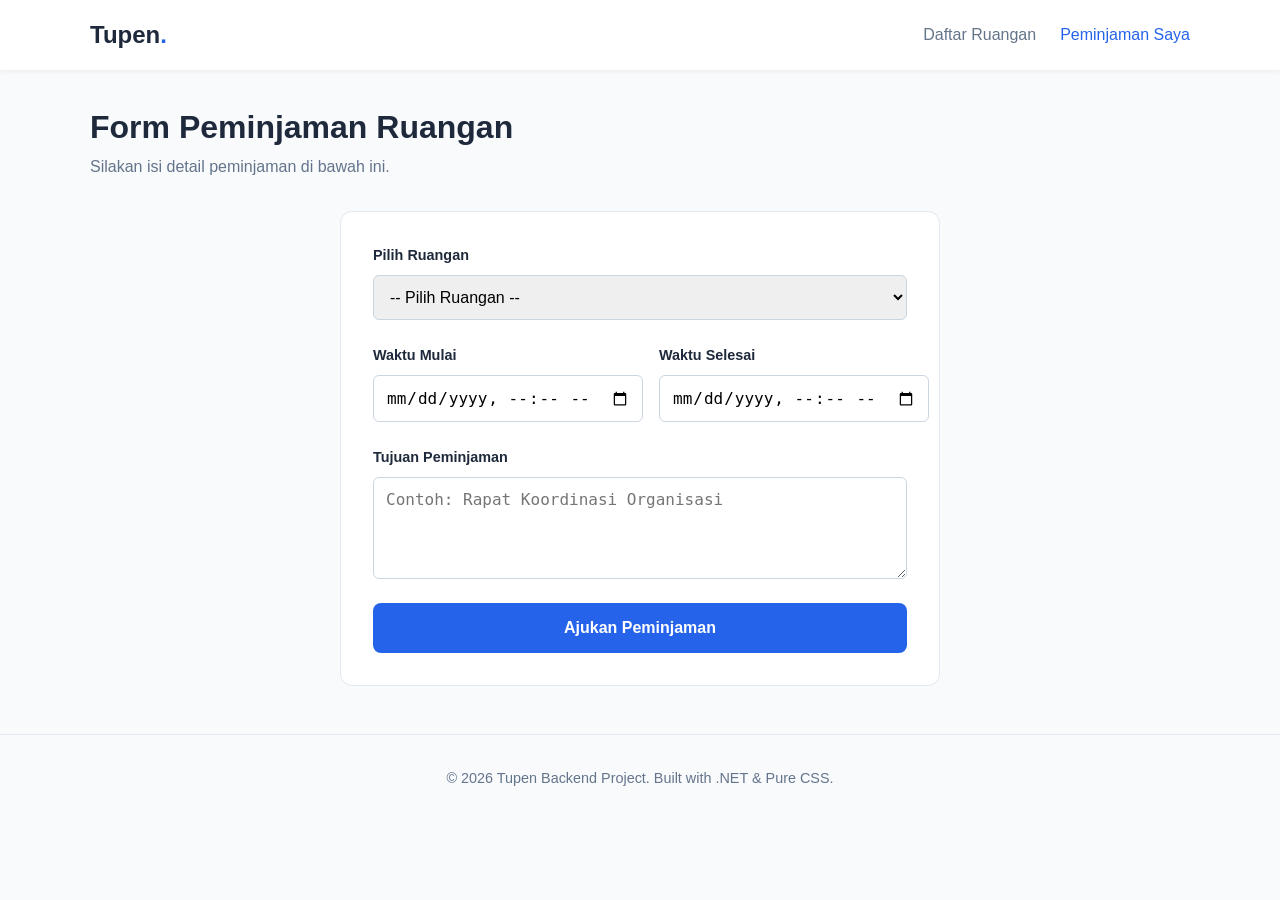
==== peminjaman.html @ 2a69c595 "feat: design booking form page with CSS styling" ====
<!DOCTYPE html>
<html lang="id">
<head>
    <meta charset="UTF-8">
    <meta name="viewport" content="width=device-width, initial-scale=1.0">
    <title>Form Peminjaman - Tupen</title>
    <link rel="stylesheet" href="style.css">
</head>
<body>
    <nav class="navbar">
        <div class="container">
            <h1 class="logo">Tupen<span>.</span></h1>
            <ul class="nav-links">
                <li><a href="index.html">Daftar Ruangan</a></li>
                <li><a href="peminjaman.html" class="active">Peminjaman Saya</a></li>
            </ul>
        </div>
    </nav>

    <main class="container">
        <section class="form-section">
            <header class="page-header">
                <h2>Form Peminjaman Ruangan</h2>
                <p>Silakan isi detail peminjaman di bawah ini.</p>
            </header>

            <form id="booking-form" class="card-form">
                <div class="form-group">
                    <label for="roomId">Pilih Ruangan</label>
                    <select id="roomId" name="roomId" required>
                        <option value="">-- Pilih Ruangan --</option>
                        </select>
                </div>

                <div class="form-row">
                    <div class="form-group">
                        <label for="startTime">Waktu Mulai</label>
                        <input type="datetime-local" id="startTime" name="startTime" required>
                    </div>
                    <div class="form-group">
                        <label for="endTime">Waktu Selesai</label>
                        <input type="datetime-local" id="endTime" name="endTime" required>
                    </div>
                </div>

                <div class="form-group">
                    <label for="purpose">Tujuan Peminjaman</label>
                    <textarea id="purpose" name="purpose" rows="4" placeholder="Contoh: Rapat Koordinasi Organisasi" required></textarea>
                </div>

                <button type="submit" class="btn-submit">Ajukan Peminjaman</button>
            </form>
        </section>
    </main>

    <footer>
        <p>&copy; 2026 Tupen Backend Project. Built with .NET & Pure CSS.</p>
    </footer>
</body>
</html>
---- style.css ----
:root {
    --primary-color: #2563eb;
    --dark-color: #1e293b;
    --light-bg: #f8fafc;
    --text-muted: #64748b;
}

* { margin: 0; padding: 0; box-sizing: border-box; }
body { font-family: 'Inter', sans-serif; background-color: var(--light-bg); color: var(--dark-color); line-height: 1.6; }

.container { width: 90%; max-width: 1100px; margin: auto; }

/* Navbar */
.navbar { background: white; padding: 1rem 0; box-shadow: 0 2px 4px rgba(0,0,0,0.05); }
.navbar .container { display: flex; justify-content: space-between; align-items: center; }
.logo { font-size: 1.5rem; font-weight: 800; color: var(--dark-color); }
.logo span { color: var(--primary-color); }
.nav-links { display: flex; list-style: none; gap: 1.5rem; }
.nav-links a { text-decoration: none; color: var(--text-muted); font-weight: 500; transition: 0.3s; }
.nav-links a.active, .nav-links a:hover { color: var(--primary-color); }

/* Main Content */
.page-header { margin: 2rem 0; }
.page-header h2 { font-size: 2rem; }
.page-header p { color: var(--text-muted); }

/* Footer */
footer { text-align: center; padding: 2rem 0; margin-top: 3rem; border-top: 1px solid #e2e8f0; color: var(--text-muted); font-size: 0.9rem; }

/* Room Grid Layout */
.room-grid {
    display: grid;
    grid-template-columns: repeat(auto-fill, minmax(300px, 1fr));
    gap: 24px;
    margin-top: 20px;
}

/* Card Styling */
.room-card {
    background: white;
    border-radius: 12px;
    overflow: hidden;
    border: 1px solid #e2e8f0;
    transition: transform 0.2s, box-shadow 0.2s;
    position: relative;
}

.room-card:hover {
    transform: translateY(-5px);
    box-shadow: 0 10px 15px -3px rgba(0, 0, 0, 0.1);
}

.room-badge {
    position: absolute;
    top: 12px;
    right: 12px;
    background: #dcfce7;
    color: #166534;
    padding: 4px 12px;
    border-radius: 20px;
    font-size: 0.75rem;
    font-weight: 600;
}

.room-info {
    padding: 24px;
}

.room-info h3 {
    font-size: 1.25rem;
    margin-bottom: 8px;
    color: var(--dark-color);
}

.room-meta {
    font-size: 0.9rem;
    color: var(--text-muted);
    margin-bottom: 16px;
}

.room-details {
    padding: 12px 0;
    border-top: 1px solid #f1f5f9;
    margin-bottom: 16px;
    font-size: 0.9rem;
}

/* Button Styling */
.btn-book {
    width: 100%;
    background-color: var(--primary-color);
    color: white;
    border: none;
    padding: 12px;
    border-radius: 8px;
    font-weight: 600;
    cursor: pointer;
    transition: background 0.2s;
}

.btn-book:hover {
    background-color: #1d4ed8;
}

/* Form Styling */
.card-form {
    background: white;
    padding: 2rem;
    border-radius: 12px;
    border: 1px solid #e2e8f0;
    max-width: 600px;
    margin: 0 auto;
}

.form-group {
    margin-bottom: 1.5rem;
    display: flex;
    flex-direction: column;
}

.form-group label {
    font-weight: 600;
    margin-bottom: 0.5rem;
    font-size: 0.9rem;
}

.form-group input, 
.form-group select, 
.form-group textarea {
    padding: 0.75rem;
    border: 1px solid #cbd5e1;
    border-radius: 6px;
    font-size: 1rem;
    outline: none;
    transition: border-color 0.2s;
}

.form-group input:focus, 
.form-group select:focus, 
.form-group textarea:focus {
    border-color: var(--primary-color);
}

.form-row {
    display: flex;
    gap: 1rem;
}

.form-row .form-group {
    flex: 1;
}

.btn-submit {
    width: 100%;
    background-color: var(--primary-color);
    color: white;
    border: none;
    padding: 1rem;
    border-radius: 8px;
    font-weight: 600;
    font-size: 1rem;
    cursor: pointer;
    transition: opacity 0.2s;
}

.btn-submit:hover {
    opacity: 0.9;
}
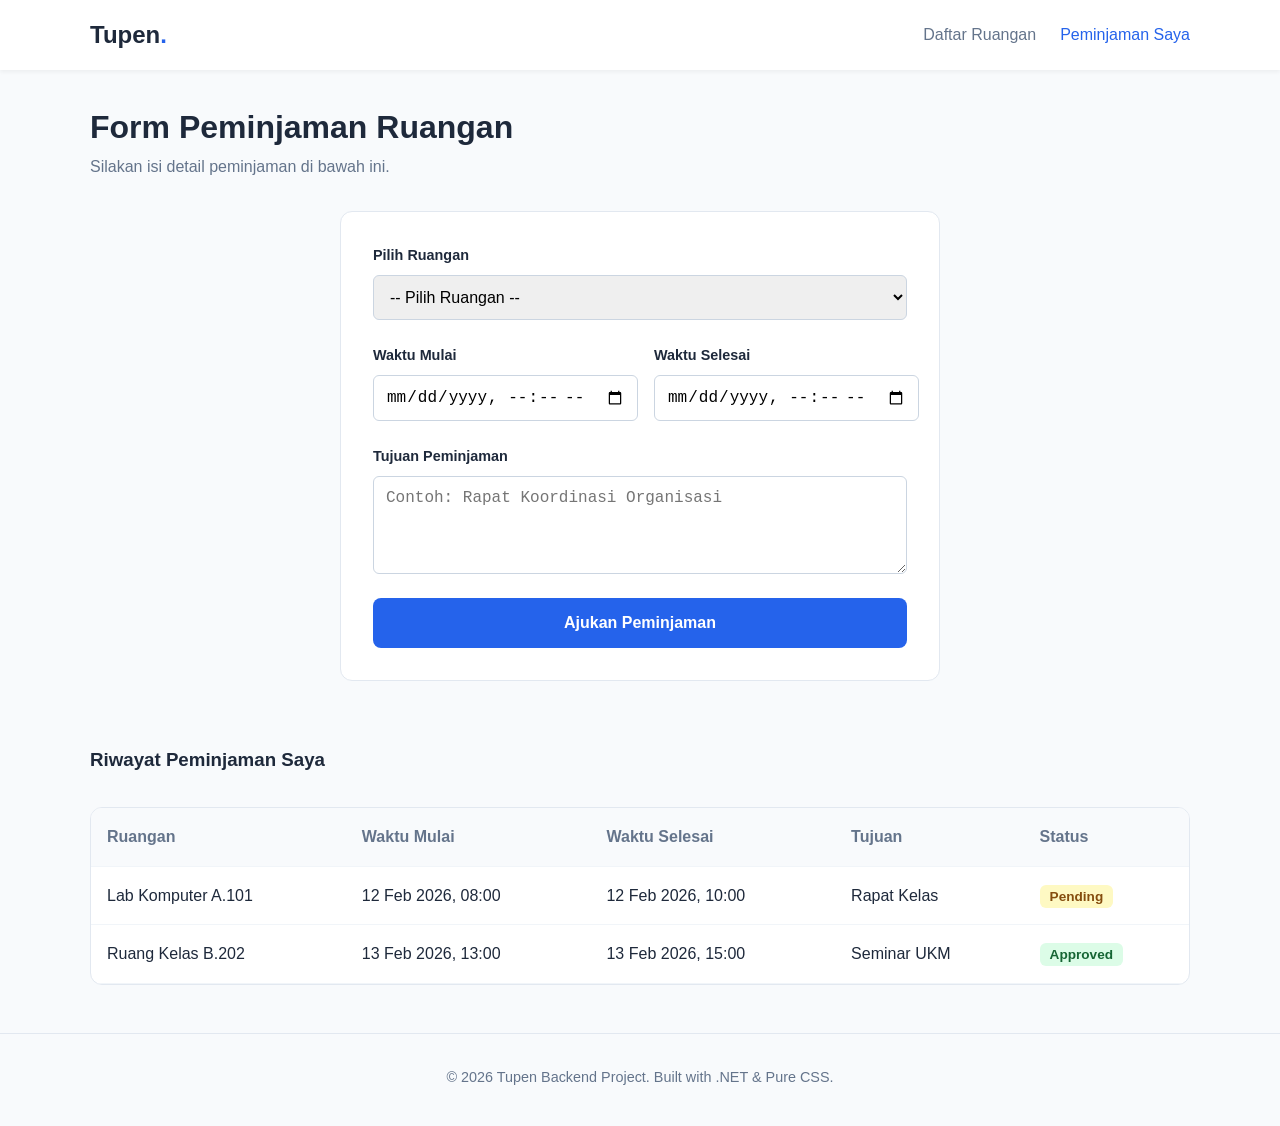
==== commit 4425c4f7: "feat: design booking history table with status badges" ====
--- a/peminjaman.html
+++ b/peminjaman.html
@@ -51,6 +51,41 @@
                 <button type="submit" class="btn-submit">Ajukan Peminjaman</button>
             </form>
         </section>
+        <section class="history-section">
+            <header class="page-header">
+                <h3>Riwayat Peminjaman Saya</h3>
+            </header>
+
+            <div class="table-container">
+                <table class="styled-table">
+                    <thead>
+                        <tr>
+                            <th>Ruangan</th>
+                            <th>Waktu Mulai</th>
+                            <th>Waktu Selesai</th>
+                            <th>Tujuan</th>
+                            <th>Status</th>
+                        </tr>
+                    </thead>
+                    <tbody id="booking-history-body">
+                        <tr>
+                            <td>Lab Komputer A.101</td>
+                            <td>12 Feb 2026, 08:00</td>
+                            <td>12 Feb 2026, 10:00</td>
+                            <td>Rapat Kelas</td>
+                            <td><span class="status-badge pending">Pending</span></td>
+                        </tr>
+                        <tr>
+                            <td>Ruang Kelas B.202</td>
+                            <td>13 Feb 2026, 13:00</td>
+                            <td>13 Feb 2026, 15:00</td>
+                            <td>Seminar UKM</td>
+                            <td><span class="status-badge approved">Approved</span></td>
+                        </tr>
+                    </tbody>
+                </table>
+            </div>
+        </section>
     </main>
 
     <footer>
--- a/style.css
+++ b/style.css
@@ -165,4 +165,56 @@
 
 .btn-submit:hover {
     opacity: 0.9;
+}
+
+/* History Section */
+.history-section {
+    margin-top: 4rem;
+}
+
+.table-container {
+    background: white;
+    border-radius: 12px;
+    overflow-x: auto;
+    border: 1px solid #e2e8f0;
+}
+
+.styled-table {
+    width: 100%;
+    border-collapse: collapse;
+    text-align: left;
+}
+
+.styled-table th, .styled-table td {
+    padding: 1rem;
+    border-bottom: 1px solid #f1f5f9;
+}
+
+.styled-table th {
+    background-color: #f8fafc;
+    font-weight: 600;
+    color: var(--text-muted);
+}
+
+/* Status Badges */
+.status-badge {
+    padding: 4px 10px;
+    border-radius: 6px;
+    font-size: 0.85rem;
+    font-weight: 600;
+}
+
+.status-badge.pending {
+    background-color: #fef9c3;
+    color: #854d0e;
+}
+
+.status-badge.approved {
+    background-color: #dcfce7;
+    color: #166534;
+}
+
+.status-badge.rejected {
+    background-color: #fee2e2;
+    color: #991b1b;
 }
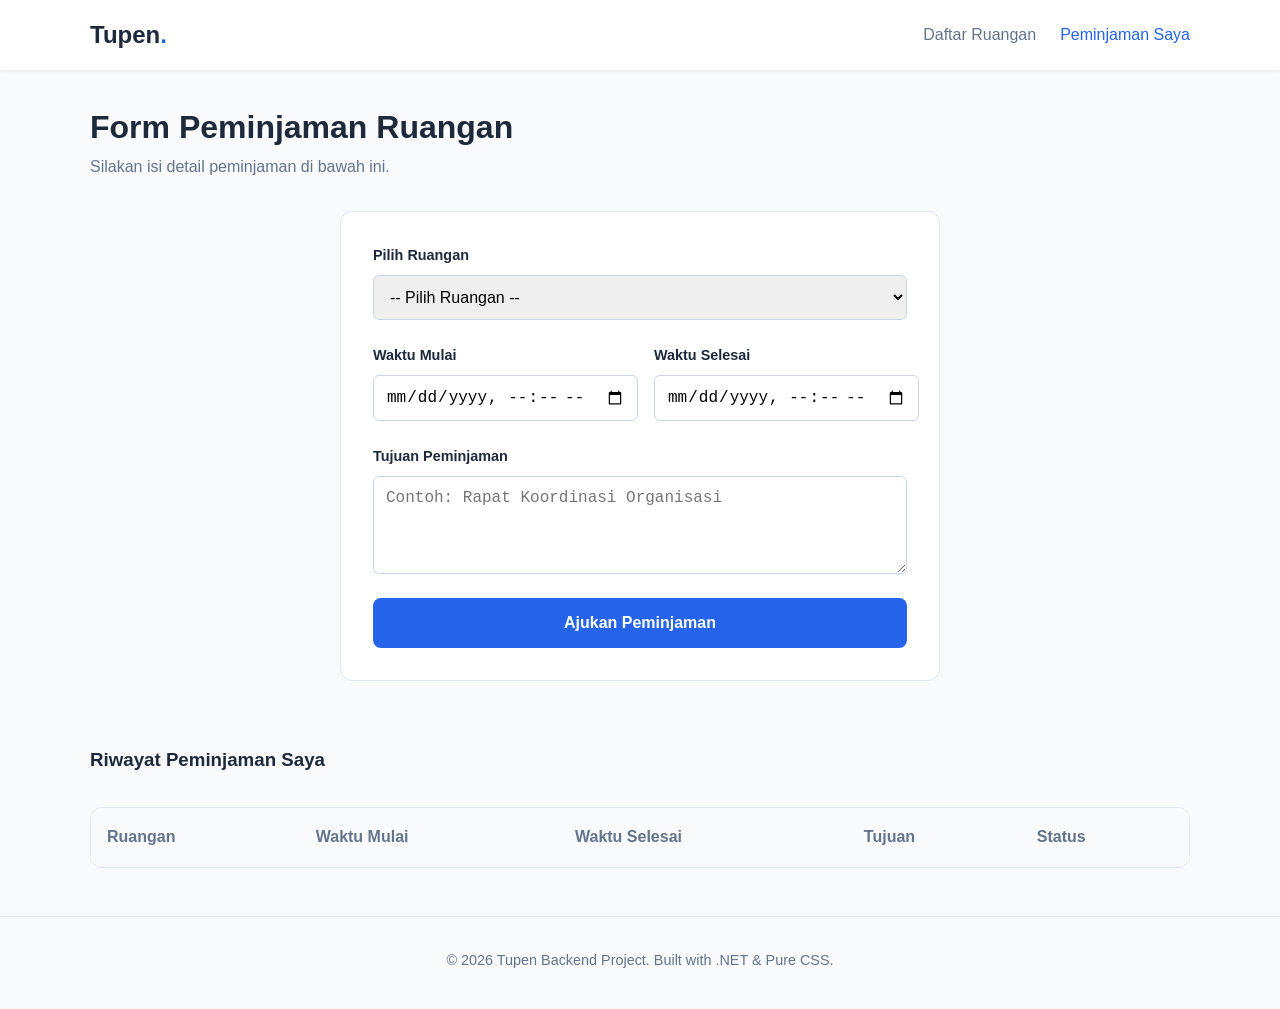
==== commit 5819f1f7: "fix: include Purpose in BookingResponse mapping" ====
--- a/peminjaman.html
+++ b/peminjaman.html
@@ -68,20 +68,7 @@
                         </tr>
                     </thead>
                     <tbody id="booking-history-body">
-                        <tr>
-                            <td>Lab Komputer A.101</td>
-                            <td>12 Feb 2026, 08:00</td>
-                            <td>12 Feb 2026, 10:00</td>
-                            <td>Rapat Kelas</td>
-                            <td><span class="status-badge pending">Pending</span></td>
-                        </tr>
-                        <tr>
-                            <td>Ruang Kelas B.202</td>
-                            <td>13 Feb 2026, 13:00</td>
-                            <td>13 Feb 2026, 15:00</td>
-                            <td>Seminar UKM</td>
-                            <td><span class="status-badge approved">Approved</span></td>
-                        </tr>
+                        
                     </tbody>
                 </table>
             </div>
@@ -91,5 +78,121 @@
     <footer>
         <p>&copy; 2026 Tupen Backend Project. Built with .NET & Pure CSS.</p>
     </footer>
+
+    <script>
+    const API_URL = 'http://localhost:5145/api';
+
+    // 1. Ambil RoomId dari URL (jika ada)
+    const urlParams = new URLSearchParams(window.location.search);
+    const selectedRoomId = urlParams.get('roomId');
+
+    async function initPage() {
+        await loadRoomOptions();
+        await loadBookingHistory();
+        
+        if(selectedRoomId) document.getElementById('roomId').value = selectedRoomId;
+    }
+
+    // 2. Load Daftar Ruangan ke Select Option
+    async function loadRoomOptions() {
+        const response = await fetch(`${API_URL}/Rooms`);
+        const rooms = await response.json();
+        const select = document.getElementById('roomId');
+        rooms.forEach(room => {
+            select.innerHTML += `<option value="${room.id}">${room.name}</option>`;
+        });
+    }
+
+    // 3. Handle Submit Form (POST)
+    document.getElementById('booking-form').addEventListener('submit', async (e) => {
+        e.preventDefault();
+        
+        const bookingData = {
+            userId: 1, // Sementara hardcoded untuk testing
+            roomId: parseInt(document.getElementById('roomId').value),
+            startTime: document.getElementById('startTime').value,
+            endTime: document.getElementById('endTime').value,
+            purpose: document.getElementById('purpose').value
+        };
+
+        const response = await fetch(`${API_URL}/Bookings`, {
+            method: 'POST',
+            headers: { 'Content-Type': 'application/json' },
+            body: JSON.stringify(bookingData)
+        });
+
+        if (response.ok) {
+            alert('Peminjaman berhasil diajukan!');
+            location.reload();
+        } else {
+            const err = await response.json();
+            alert(err.message || 'Terjadi kesalahan (Cek bentrok jadwal)');
+        }
+    });
+
+    // 4. Load Riwayat Peminjaman (GET)
+    async function loadBookingHistory() {
+    const response = await fetch(`${API_URL}/Bookings`);
+    const bookings = await response.json();
+    
+    // BARIS PENTING: Cek terminal browser (F12 -> Console)
+    console.log("Data Booking pertama dari API:", bookings[0]); 
+
+    const tbody = document.getElementById('booking-history-body');
+    tbody.innerHTML = '';
+
+    bookings.forEach(b => {
+        let actionButtons = '';
+        if (b.status === 'Pending') {
+            actionButtons = `
+                <div class="admin-actions">
+                    <button class="btn-approve" onclick="updateStatus(${b.id}, 'Approved')">Approve</button>
+                    <button class="btn-reject" onclick="updateStatus(${b.id}, 'Rejected')">Reject</button>
+                </div>
+            `;
+        }
+
+        // Gunakan pengecekan multi-properti untuk memastikan data tampil
+        const tujuanTampil = b.purpose || b.Purpose || b.bookingPurpose || "Tanpa Tujuan";
+
+        tbody.innerHTML += `
+            <tr>
+                <td>${b.roomName}</td>
+                <td>${new Date(b.startTime).toLocaleString()}</td>
+                <td>${new Date(b.endTime).toLocaleString()}</td>
+                <td>${tujuanTampil}</td>
+                <td>
+                    <span class="status-badge ${b.status.toLowerCase()}">${b.status}</span>
+                    ${actionButtons}
+                </td>
+            </tr>
+        `;
+    });
+}
+
+// Fungsi baru untuk mengirim PATCH request ke Backend
+async function updateStatus(id, newStatus) {
+    if (!confirm(`Apakah Anda yakin ingin mengubah status menjadi ${newStatus}?`)) return;
+
+    try {
+        const response = await fetch(`${API_URL}/Bookings/${id}/status`, {
+            method: 'PATCH',
+            headers: { 'Content-Type': 'application/json' },
+            body: JSON.stringify(newStatus) // Backend mengharapkan string status
+        });
+
+        if (response.ok) {
+            alert(`Berhasil memperbarui status menjadi ${newStatus}`);
+            loadBookingHistory(); // Refresh tabel
+        } else {
+            alert('Gagal memperbarui status');
+        }
+    } catch (error) {
+        console.error('Error:', error);
+    }
+}
+
+    document.addEventListener('DOMContentLoaded', initPage);
+</script>
 </body>
 </html>
--- a/style.css
+++ b/style.css
@@ -217,4 +217,26 @@
 .status-badge.rejected {
     background-color: #fee2e2;
     color: #991b1b;
-}+}
+
+.admin-actions {
+    margin-top: 8px;
+    display: flex;
+    gap: 5px;
+}
+
+.btn-approve, .btn-reject {
+    padding: 4px 8px;
+    border: none;
+    border-radius: 4px;
+    font-size: 0.75rem;
+    cursor: pointer;
+    font-weight: 600;
+    color: white;
+}
+
+.btn-approve { background-color: #22c55e; }
+.btn-approve:hover { background-color: #16a34a; }
+
+.btn-reject { background-color: #ef4444; }
+.btn-reject:hover { background-color: #dc2626; }
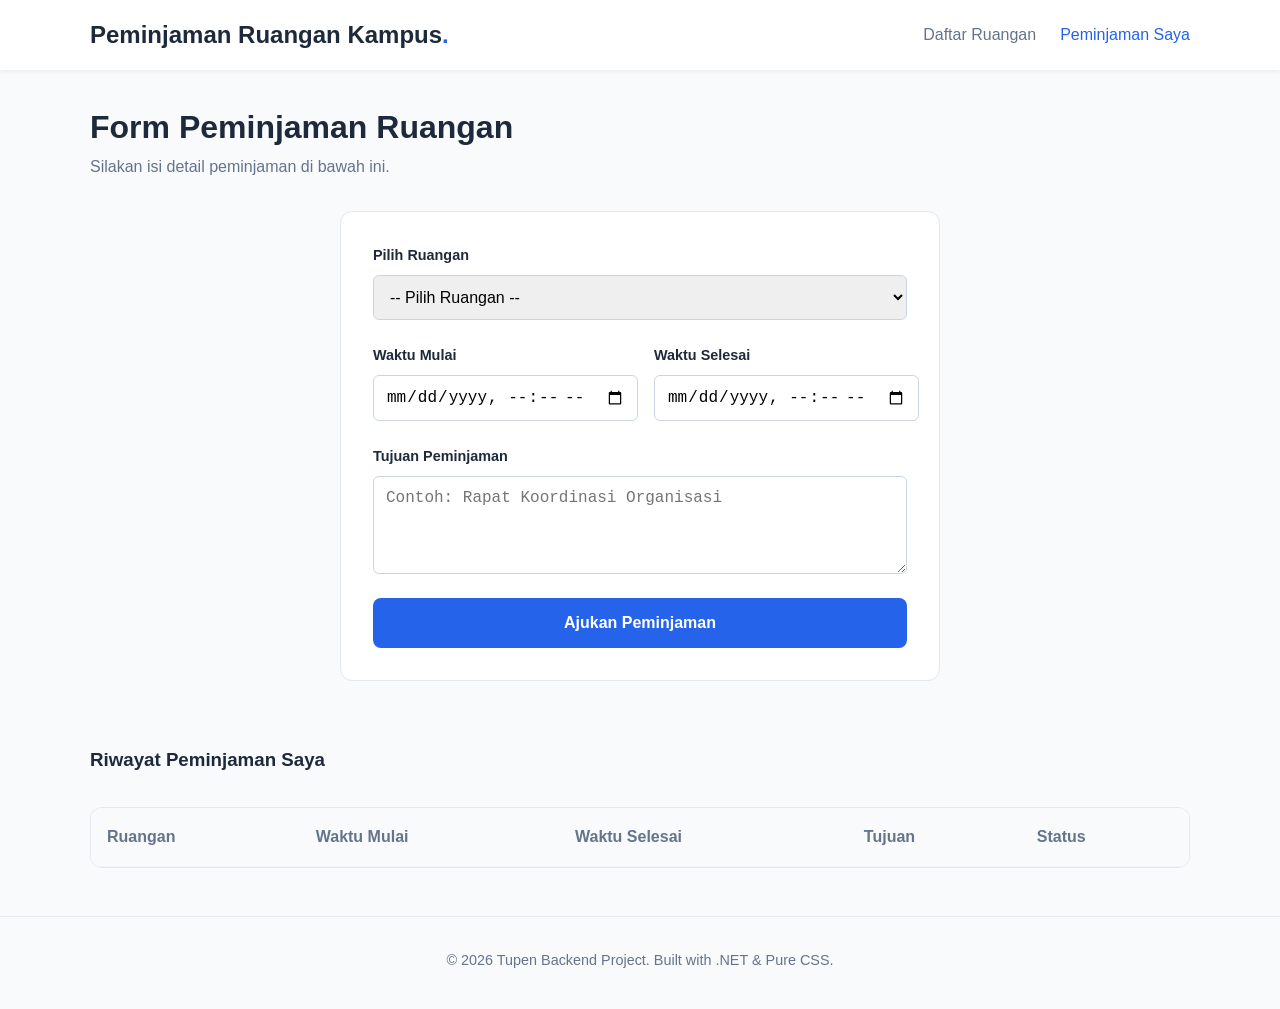
==== commit 46c0b70b: "fix: include Purpose in BookingResponse mapping" ====
--- a/peminjaman.html
+++ b/peminjaman.html
@@ -9,7 +9,7 @@
 <body>
     <nav class="navbar">
         <div class="container">
-            <h1 class="logo">Tupen<span>.</span></h1>
+            <h1 class="logo">Peminjaman Ruangan Kampus<span>.</span></h1>
             <ul class="nav-links">
                 <li><a href="index.html">Daftar Ruangan</a></li>
                 <li><a href="peminjaman.html" class="active">Peminjaman Saya</a></li>
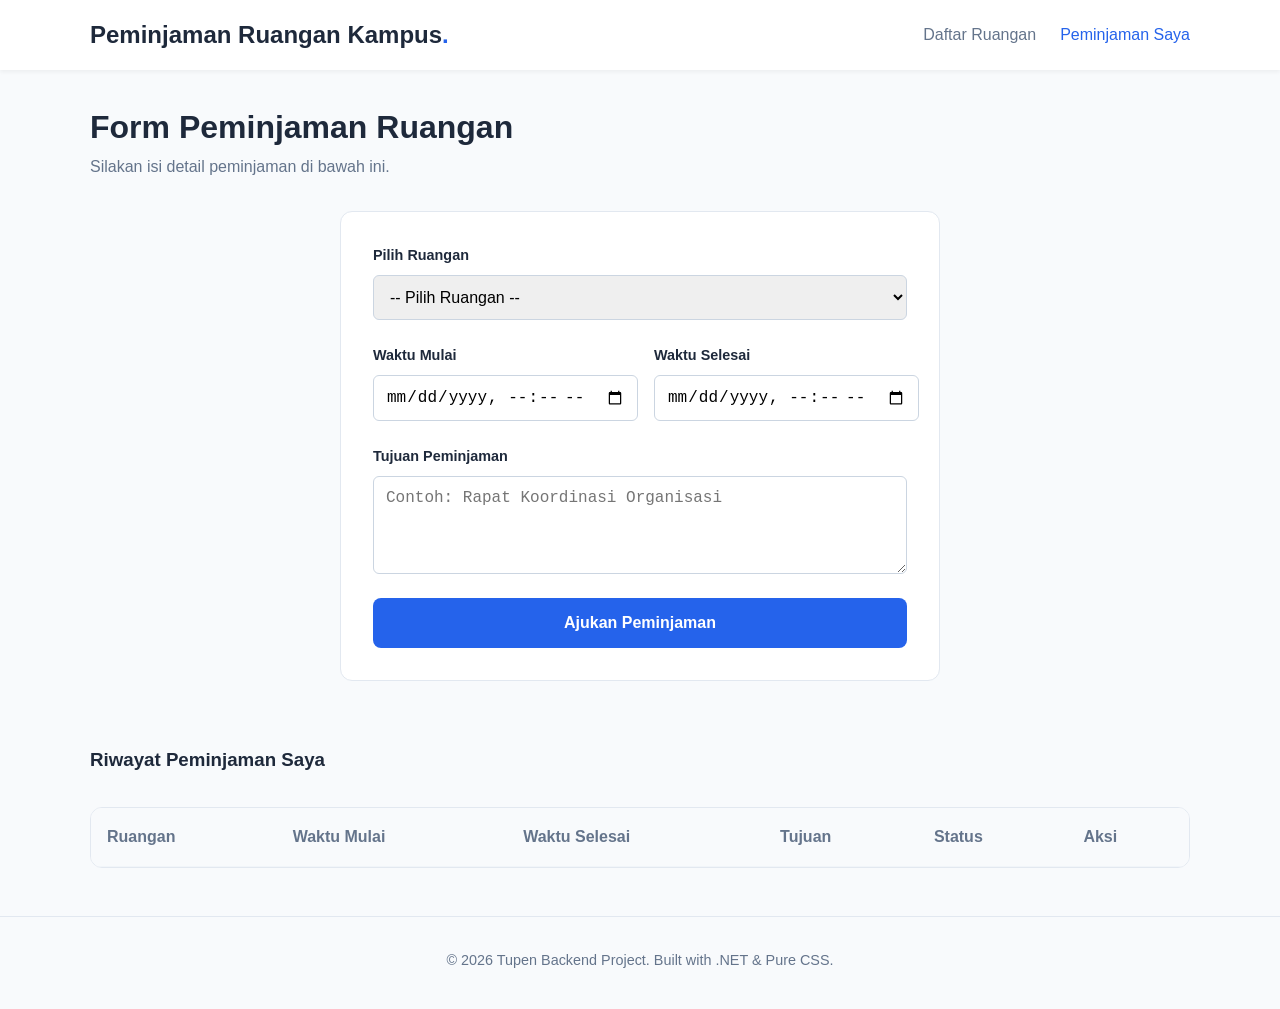
==== commit 0bd1168b: "feat: add edit with modal and soft delete functionality" ====
--- a/peminjaman.html
+++ b/peminjaman.html
@@ -5,6 +5,23 @@
     <meta name="viewport" content="width=device-width, initial-scale=1.0">
     <title>Form Peminjaman - Tupen</title>
     <link rel="stylesheet" href="style.css">
+    <style>
+        /* Styling untuk tata letak tombol */
+        .status-container { display: flex; flex-direction: column; gap: 5px; align-items: flex-start; }
+        .action-cell { display: flex; gap: 8px; }
+        
+        .btn-edit { background-color: #f39c12; color: white; border: none; padding: 6px 10px; border-radius: 4px; cursor: pointer; font-weight: 600; font-size: 0.75rem; }
+        .btn-delete { background-color: #e74c3c; color: white; border: none; padding: 6px 10px; border-radius: 4px; cursor: pointer; font-weight: 600; font-size: 0.75rem; }
+        .btn-edit:hover { background-color: #d68910; }
+        .btn-delete:hover { background-color: #c0392b; }
+
+        /* Modal Styles */
+        .modal { display: none; position: fixed; z-index: 2000; left: 0; top: 0; width: 100%; height: 100%; background: rgba(0,0,0,0.6); backdrop-filter: blur(3px); }
+        .modal-content { background: white; margin: 10% auto; padding: 25px; width: 90%; max-width: 500px; border-radius: 12px; box-shadow: 0 5px 15px rgba(0,0,0,0.3); }
+        .modal-header { margin-bottom: 20px; border-bottom: 1px solid #eee; padding-bottom: 10px; }
+        .modal-footer { margin-top: 20px; display: flex; justify-content: flex-end; gap: 10px; }
+        .btn-cancel { background: #95a5a6; color: white; border: none; padding: 10px 20px; border-radius: 6px; cursor: pointer; }
+    </style>
 </head>
 <body>
     <nav class="navbar">
@@ -29,7 +46,7 @@
                     <label for="roomId">Pilih Ruangan</label>
                     <select id="roomId" name="roomId" required>
                         <option value="">-- Pilih Ruangan --</option>
-                        </select>
+                    </select>
                 </div>
 
                 <div class="form-row">
@@ -51,6 +68,7 @@
                 <button type="submit" class="btn-submit">Ajukan Peminjaman</button>
             </form>
         </section>
+
         <section class="history-section">
             <header class="page-header">
                 <h3>Riwayat Peminjaman Saya</h3>
@@ -65,35 +83,56 @@
                             <th>Waktu Selesai</th>
                             <th>Tujuan</th>
                             <th>Status</th>
+                            <th>Aksi</th>
                         </tr>
                     </thead>
-                    <tbody id="booking-history-body">
-                        
-                    </tbody>
+                    <tbody id="booking-history-body"></tbody>
                 </table>
             </div>
         </section>
     </main>
+
+    <div id="editModal" class="modal">
+        <div class="modal-content">
+            <div class="modal-header">
+                <h3>Edit Peminjaman</h3>
+                <p style="font-size: 0.8rem; color: #666;">Status akan otomatis kembali ke Pending.</p>
+            </div>
+            <input type="hidden" id="editId">
+            <div class="form-group">
+                <label for="editStartTime">Waktu Mulai</label>
+                <input type="datetime-local" id="editStartTime">
+            </div>
+            <div class="form-group">
+                <label for="editEndTime">Waktu Selesai</label>
+                <input type="datetime-local" id="editEndTime">
+            </div>
+            <div class="form-group">
+                <label for="editPurpose">Tujuan Peminjaman</label>
+                <textarea id="editPurpose" rows="3"></textarea>
+            </div>
+            <div class="modal-footer">
+                <button onclick="closeModal()" class="btn-cancel">Batal</button>
+                <button onclick="saveEdit()" class="btn-submit">Simpan Perubahan</button>
+            </div>
+        </div>
+    </div>
 
     <footer>
         <p>&copy; 2026 Tupen Backend Project. Built with .NET & Pure CSS.</p>
     </footer>
 
-    <script>
+<script>
     const API_URL = 'http://localhost:5145/api';
-
-    // 1. Ambil RoomId dari URL (jika ada)
-    const urlParams = new URLSearchParams(window.location.search);
-    const selectedRoomId = urlParams.get('roomId');
 
     async function initPage() {
         await loadRoomOptions();
         await loadBookingHistory();
-        
+        const urlParams = new URLSearchParams(window.location.search);
+        const selectedRoomId = urlParams.get('roomId');
         if(selectedRoomId) document.getElementById('roomId').value = selectedRoomId;
     }
 
-    // 2. Load Daftar Ruangan ke Select Option
     async function loadRoomOptions() {
         const response = await fetch(`${API_URL}/Rooms`);
         const rooms = await response.json();
@@ -103,12 +142,10 @@
         });
     }
 
-    // 3. Handle Submit Form (POST)
     document.getElementById('booking-form').addEventListener('submit', async (e) => {
         e.preventDefault();
-        
         const bookingData = {
-            userId: 1, // Sementara hardcoded untuk testing
+            userId: 1, 
             roomId: parseInt(document.getElementById('roomId').value),
             startTime: document.getElementById('startTime').value,
             endTime: document.getElementById('endTime').value,
@@ -124,73 +161,110 @@
         if (response.ok) {
             alert('Peminjaman berhasil diajukan!');
             location.reload();
-        } else {
-            const err = await response.json();
-            alert(err.message || 'Terjadi kesalahan (Cek bentrok jadwal)');
         }
     });
 
-    // 4. Load Riwayat Peminjaman (GET)
     async function loadBookingHistory() {
-    const response = await fetch(`${API_URL}/Bookings`);
-    const bookings = await response.json();
-    
-    // BARIS PENTING: Cek terminal browser (F12 -> Console)
-    console.log("Data Booking pertama dari API:", bookings[0]); 
-
-    const tbody = document.getElementById('booking-history-body');
-    tbody.innerHTML = '';
-
-    bookings.forEach(b => {
-        let actionButtons = '';
-        if (b.status === 'Pending') {
-            actionButtons = `
-                <div class="admin-actions">
-                    <button class="btn-approve" onclick="updateStatus(${b.id}, 'Approved')">Approve</button>
-                    <button class="btn-reject" onclick="updateStatus(${b.id}, 'Rejected')">Reject</button>
-                </div>
+        const response = await fetch(`${API_URL}/Bookings`);
+        const bookings = await response.json();
+        const tbody = document.getElementById('booking-history-body');
+        tbody.innerHTML = '';
+
+        bookings.forEach(b => {
+            // Logika Tombol Admin tetap di kolom Status
+            let adminHtml = '';
+            if (b.status === 'Pending') {
+                adminHtml = `
+                    <div style="margin-top: 8px; display: flex; gap: 5px;">
+                        <button class="btn-approve" onclick="updateStatus(${b.id}, 'Approved')">Approve</button>
+                        <button class="btn-reject" onclick="updateStatus(${b.id}, 'Rejected')">Reject</button>
+                    </div>
+                `;
+            }
+
+            tbody.innerHTML += `
+                <tr>
+                    <td>${b.roomName}</td>
+                    <td>${new Date(b.startTime).toLocaleString('id-ID')}</td>
+                    <td>${new Date(b.endTime).toLocaleString('id-ID')}</td>
+                    <td>${b.purpose || "Tanpa Tujuan"}</td>
+                    <td>
+                        <div class="status-container">
+                            <span class="status-badge ${b.status.toLowerCase()}">${b.status}</span>
+                            ${adminHtml}
+                        </div>
+                    </td>
+                    <td>
+                        <div class="action-cell">
+                            <button class="btn-edit" onclick='openEditModal(${JSON.stringify(b)})'>Edit</button>
+                            <button class="btn-delete" onclick="deleteBooking(${b.id})">Hapus</button>
+                        </div>
+                    </td>
+                </tr>
             `;
-        }
-
-        // Gunakan pengecekan multi-properti untuk memastikan data tampil
-        const tujuanTampil = b.purpose || b.Purpose || b.bookingPurpose || "Tanpa Tujuan";
-
-        tbody.innerHTML += `
-            <tr>
-                <td>${b.roomName}</td>
-                <td>${new Date(b.startTime).toLocaleString()}</td>
-                <td>${new Date(b.endTime).toLocaleString()}</td>
-                <td>${tujuanTampil}</td>
-                <td>
-                    <span class="status-badge ${b.status.toLowerCase()}">${b.status}</span>
-                    ${actionButtons}
-                </td>
-            </tr>
-        `;
-    });
-}
-
-// Fungsi baru untuk mengirim PATCH request ke Backend
-async function updateStatus(id, newStatus) {
-    if (!confirm(`Apakah Anda yakin ingin mengubah status menjadi ${newStatus}?`)) return;
-
-    try {
+        });
+    }
+
+    async function updateStatus(id, newStatus) {
+        if (!confirm(`Ubah status menjadi ${newStatus}?`)) return;
         const response = await fetch(`${API_URL}/Bookings/${id}/status`, {
             method: 'PATCH',
             headers: { 'Content-Type': 'application/json' },
-            body: JSON.stringify(newStatus) // Backend mengharapkan string status
-        });
-
-        if (response.ok) {
-            alert(`Berhasil memperbarui status menjadi ${newStatus}`);
-            loadBookingHistory(); // Refresh tabel
-        } else {
-            alert('Gagal memperbarui status');
+            body: JSON.stringify(newStatus)
+        });
+        if (response.ok) loadBookingHistory();
+    }
+
+    async function deleteBooking(id) {
+        if (!confirm("Hapus riwayat peminjaman ini?")) return;
+        const response = await fetch(`${API_URL}/Bookings/${id}`, { method: 'DELETE' });
+        if (response.ok) { alert("Berhasil dihapus."); loadBookingHistory(); }
+    }
+
+    function openEditModal(booking) {
+        document.getElementById('editId').value = booking.id;
+        document.getElementById('editPurpose').value = booking.purpose || "";
+        
+        // Formatting datetime-local
+        const start = new Date(booking.startTime);
+        start.setMinutes(start.getMinutes() - start.getTimezoneOffset());
+        document.getElementById('editStartTime').value = start.toISOString().slice(0, 16);
+        
+        const end = new Date(booking.endTime);
+        end.setMinutes(end.getMinutes() - end.getTimezoneOffset());
+        document.getElementById('editEndTime').value = end.toISOString().slice(0, 16);
+        
+        document.getElementById('editModal').style.display = 'block';
+    }
+
+    function closeModal() { document.getElementById('editModal').style.display = 'none'; }
+
+    async function saveEdit() {
+        const id = document.getElementById('editId').value;
+        const updatedData = {
+            roomId: 0,
+            startTime: document.getElementById('editStartTime').value,
+            endTime: document.getElementById('editEndTime').value,
+            purpose: document.getElementById('editPurpose').value
+        };
+
+        const putRes = await fetch(`${API_URL}/Bookings/${id}`, {
+            method: 'PUT',
+            headers: { 'Content-Type': 'application/json' },
+            body: JSON.stringify(updatedData)
+        });
+
+        if (putRes.ok) {
+            await fetch(`${API_URL}/Bookings/${id}/status`, {
+                method: 'PATCH',
+                headers: { 'Content-Type': 'application/json' },
+                body: JSON.stringify("Pending")
+            });
+            alert("Perubahan disimpan. Status kembali ke Pending.");
+            closeModal();
+            loadBookingHistory();
         }
-    } catch (error) {
-        console.error('Error:', error);
-    }
-}
+    }
 
     document.addEventListener('DOMContentLoaded', initPage);
 </script>
--- a/style.css
+++ b/style.css
@@ -239,4 +239,5 @@
 .btn-approve:hover { background-color: #16a34a; }
 
 .btn-reject { background-color: #ef4444; }
-.btn-reject:hover { background-color: #dc2626; }+.btn-reject:hover { background-color: #dc2626; }
+
